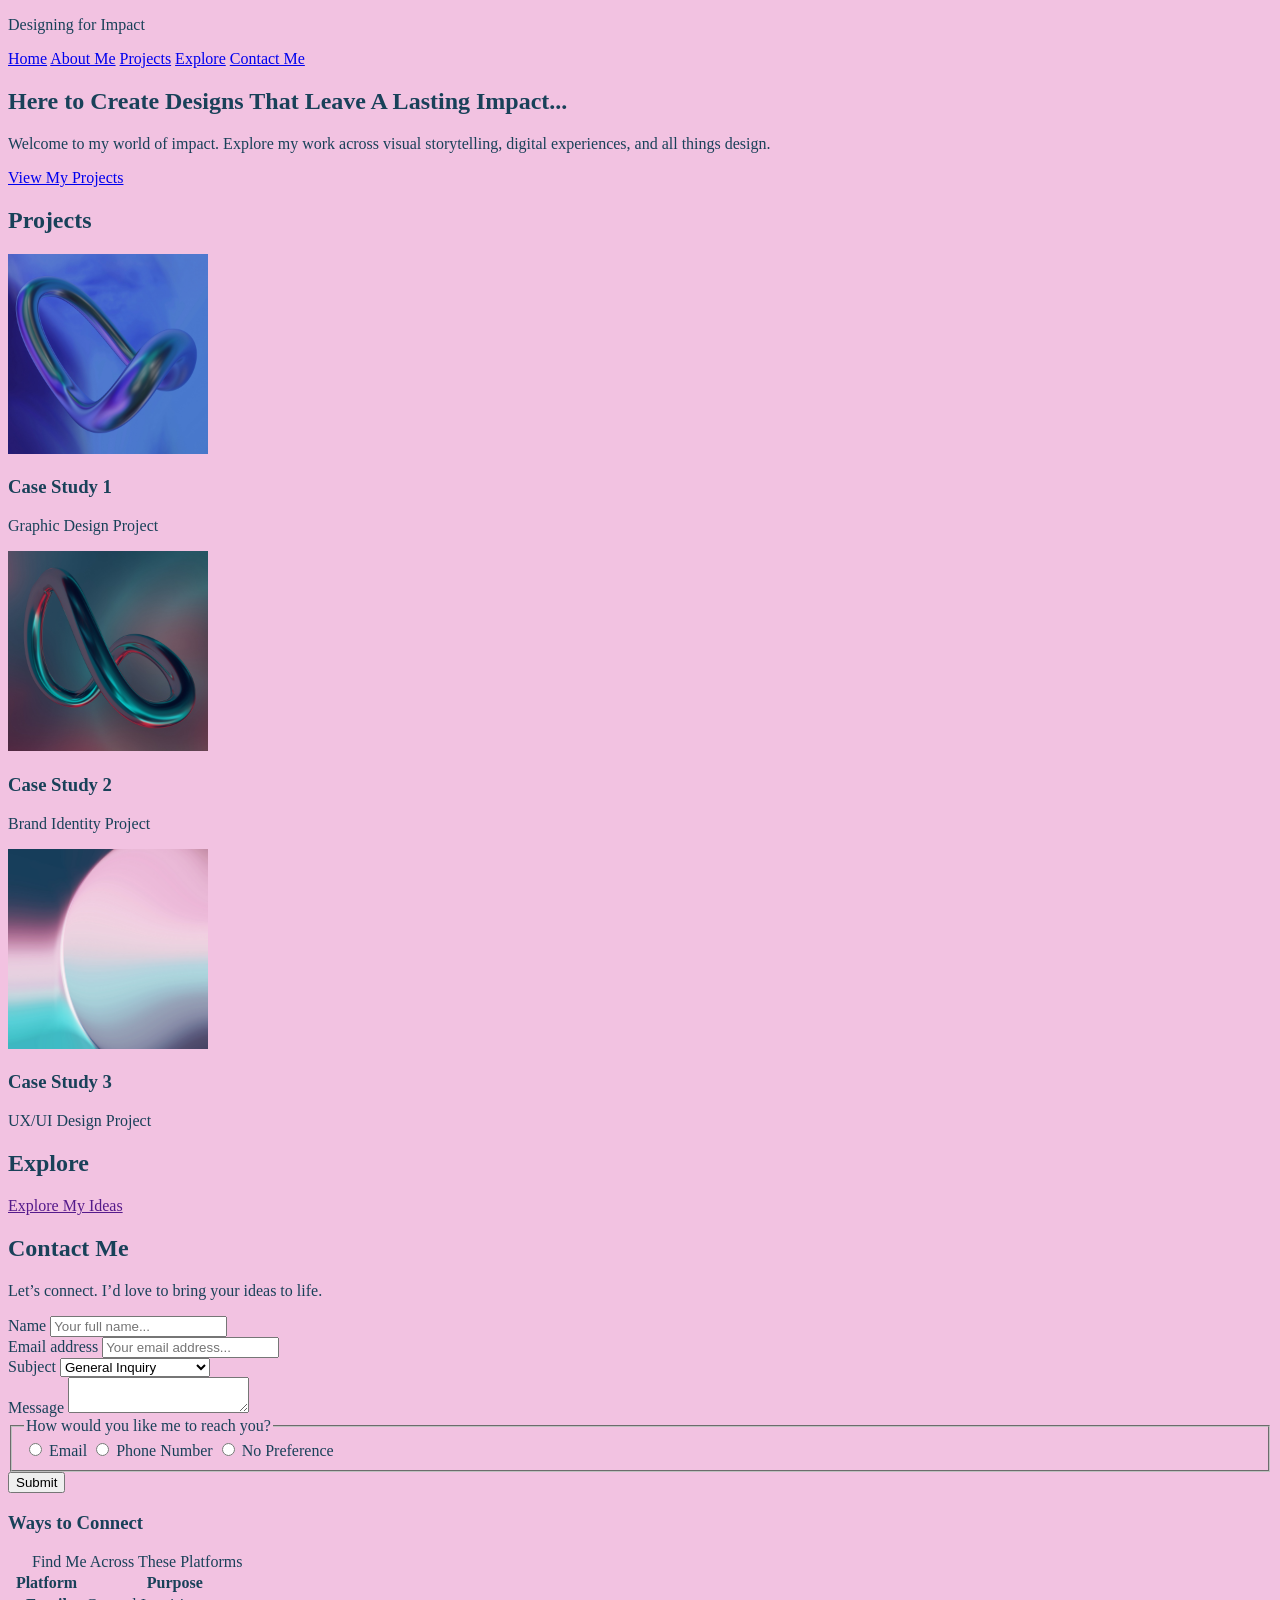
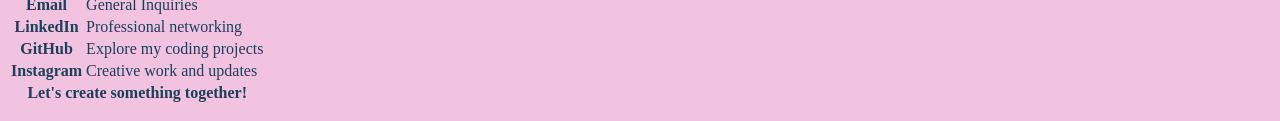
==== index.html @ 29e32aa0 "Push initial files" ====
<!DOCTYPE html>
<html lang="en">
<head>
    <meta charset="UTF-8">
    <meta name="viewport" content="width=device-width, initial-scale=1.0">
    <title>My Portfolio Website</title>
    <link rel="stylesheet" href="css/styles.css">
</head>

<body>
  <!-- adding skip link  -->
  <a href="#main" class="skip-link">Skip to main content</a>
  <header>
    <p>Designing for Impact</p>
    <nav>
      <a href="index.html">Home</a>
      <a href="about.html">About Me</a>
      <a href="projects.html">Projects</a>
      <a href="explore.html">Explore</a>
      <a href="contact.html">Contact Me</a>
    </nav>
  </header>

  <main id="main">
    <!-- creating hero section -->
    <section>
      <h1>Here to Create Designs That Leave A Lasting Impact...</h1>
      <p>Welcome to my world of impact. Explore my work across visual storytelling, digital experiences, and all things design.</p>

      <a href="projects.html">View My Projects</a>
    </section>

     <section>
      <h2>Projects</h2>
      <article>
        <!-- decorative image so empty alt text -->
        <img src="images/gradient-blob.jpg" alt="" width="200" height="200">
        <h3>Case Study 1</h3>
        <p>Graphic Design Project</p>
      </article>

      <!-- decorative image so empty alt text -->
      <article>
        <img src="images/gradient-loop.jpg" alt="" width="200" height="200">
        <h3>Case Study 2</h3>
        <p>Brand Identity Project</p>
      </article>

       <!-- decorative image so empty alt text -->
      <article>
        <img src="images/pastel-gradient.jpg" alt="" width="200" height="200">
        <h3>Case Study 3</h3>
        <p>UX/UI Design Project</p>
      </article>

      <!-- link-vs-button activation difference:
        A link navigates the user to another location, and is activated with the enter key. 
        A button performs an action and is activated with the enter or space key.
      -->
    </section>

    <section>
      <h2>Explore</h2>
      <p><!-- Experiments, ideas and interaction concepts. --></p>
      <a href="">Explore My Ideas</a>
    </section>

    <section>
      <h2>Contact Me</h2>
      <p>Let’s connect. I’d love to bring your ideas to life.</p>

      <!-- creating contact form -->
       
      <!-- explaing POST over GET -->
      <!-- POST is used because a contact form collects personal information
     and submits data rather than retrieving information.
     Unlike GET, POST sends the form data in the request body instead
     of displaying it in the URL.-->
      <form action="result.html" method="POST">

      <!-- explaining why labels over placeholder -->
      <!-- Every form control needs a connected label for accessibility.
     Labels help screen readers identify fields and allow users
     to click the label to focus the input. Placeholders are only
     hints and cannot replace labels because they disappear when
     users start typing. -->

      <div>
        <!-- getting full name -->
          <label for = "name">Name </label>
          <input type="text" id="name" name="fullname" required placeholder="Your full name...">
      </div>

      <div>
        <!-- getting email -->
         <label for="email">Email address</label>
          <input type="email" id="email" name="email" required placeholder="Your email address..." autocomplete="email">
      </div>

               
     <div>
      <!-- drop down for Subject-->
        <label for="sbj">Subject</label>
        <select name="subject" id="sbj">
            <option value="general">General Inquiry</option>
            <option value="collab">Design Collaboration</option>
            <option value="experiment">Creative Experiments</option>
            <option value="feedback">Portfolio Feedback</option>
            <option value="other">Other</option>
        </select>
     </div>


     <div>
      <!-- message  -->
        <label for="msg">Message</label>
        <textarea name="message" id="msg"></textarea>
     </div>

      <div>
        <!-- preferred contact method -->
        <fieldset>
            <legend>How would you like me to reach you?</legend>
            
            <input type="radio" id="contact-email" name="contact-method" value="email">
            <label for="contact-email">Email</label>

            <input type="radio" id="contact-num" name="contact-method" value="phone">
            <label for="contact-num">Phone Number</label>
            
            <input type="radio" id="contact-none" name="contact-method" value="none">
            <label for="contact-none">No Preference</label>
        </fieldset>
     </div>

        <!-- Submit Button -->
      <div>
        <button type = "submit">Submit</button>
      </div>
      </form>


      <!-- Data Table -->
      <h3>Ways to Connect</h3>
      <table>
        <caption>Find Me Across These Platforms</caption>
        <thead>
          <tr>
            <th scope="col">Platform</th>
            <th scope="col">Purpose</th>
          </tr>
        </thead>
        <tbody>
          <tr>
            <th scope="row">Email</th>
            <td>General Inquiries</td>
          </tr>

          <tr>
            <th scope="row">LinkedIn</th>
            <td>Professional networking</td>
          </tr>

          <tr>
            <th scope="row">GitHub</th>
            <td>Explore my coding projects</td>
          </tr>

          <tr>
            <th scope="row">Instagram</th>
            <td>Creative work and updates</td>
          </tr>

    
        </tbody>

        <tfoot>
          <tr>
            <th colspan="2">Let's create something together!</th>
          </tr>
        </tfoot>

      </table>
       <p><!-- Social Media Icons --></p>
    </section>

  </main>

  <footer><!-- copyright, logo --></footer>
</body>

</html>
---- css/styles.css ----
/*checked with WebAIM*/
body {
  background-color: #F2C2E1;
  color: #194159;
}


/* hiding skip link */
.skip-link {
  position: absolute;
  top: -100px;
  left: 0;
  z-index: 100;
  background: #ffffff;
  padding: 8px 16px;
}
.skip-link:focus {
  top: 0;
}
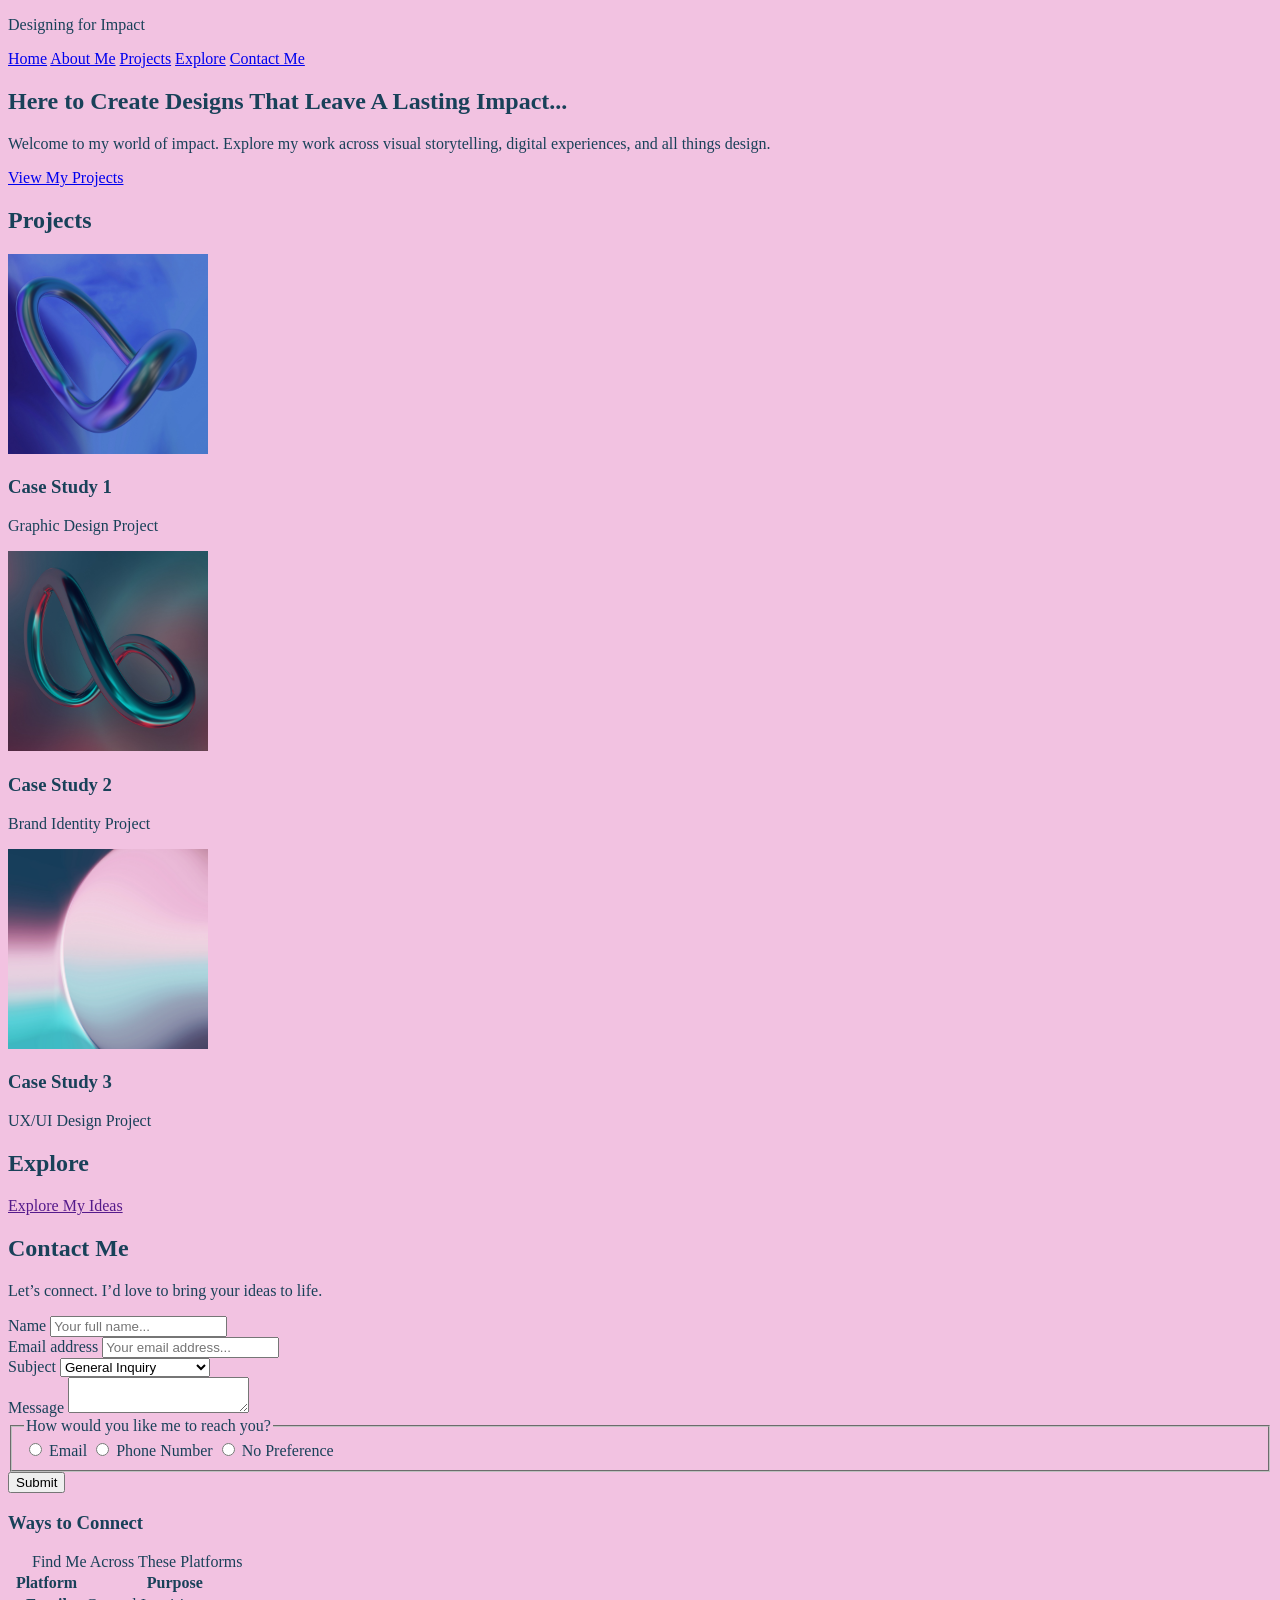
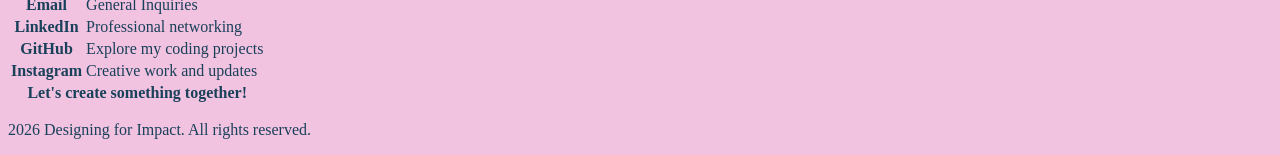
==== commit 47e37c37: "Add copyright to footer" ====
--- a/index.html
+++ b/index.html
@@ -186,7 +186,11 @@
 
   </main>
 
-  <footer><!-- copyright, logo --></footer>
+  <footer>
+    
+    <p>2026 Designing for Impact. All rights reserved.</p>
+
+  </footer>
 </body>
 
 </html>
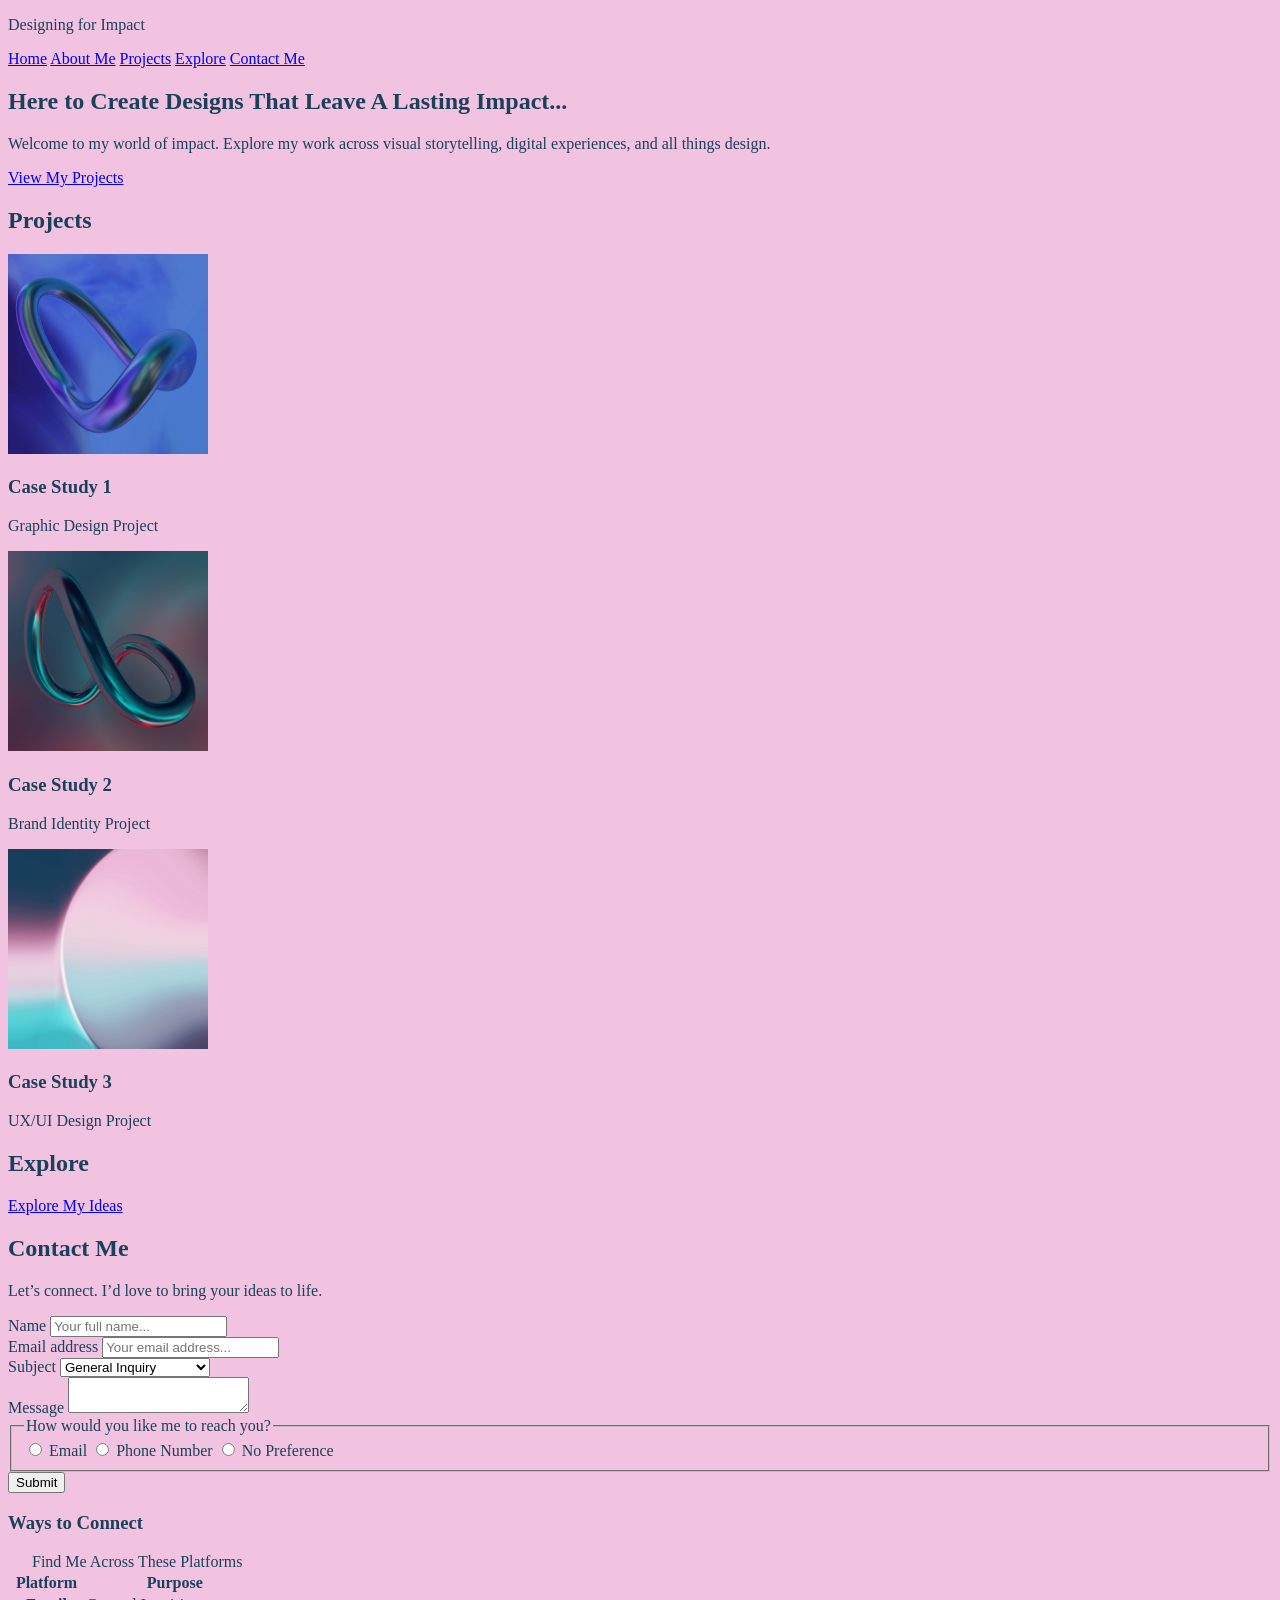
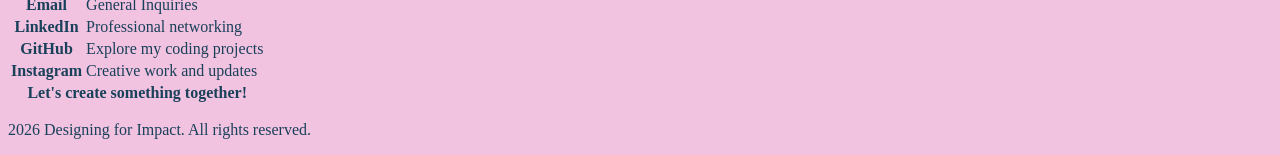
==== commit 0e4a0c0c: "Link explore sub-page" ====
--- a/index.html
+++ b/index.html
@@ -62,7 +62,7 @@
     <section>
       <h2>Explore</h2>
       <p><!-- Experiments, ideas and interaction concepts. --></p>
-      <a href="">Explore My Ideas</a>
+      <a href="explore.html">Explore My Ideas</a>
     </section>
 
     <section>
@@ -187,7 +187,7 @@
   </main>
 
   <footer>
-    
+
     <p>2026 Designing for Impact. All rights reserved.</p>
 
   </footer>
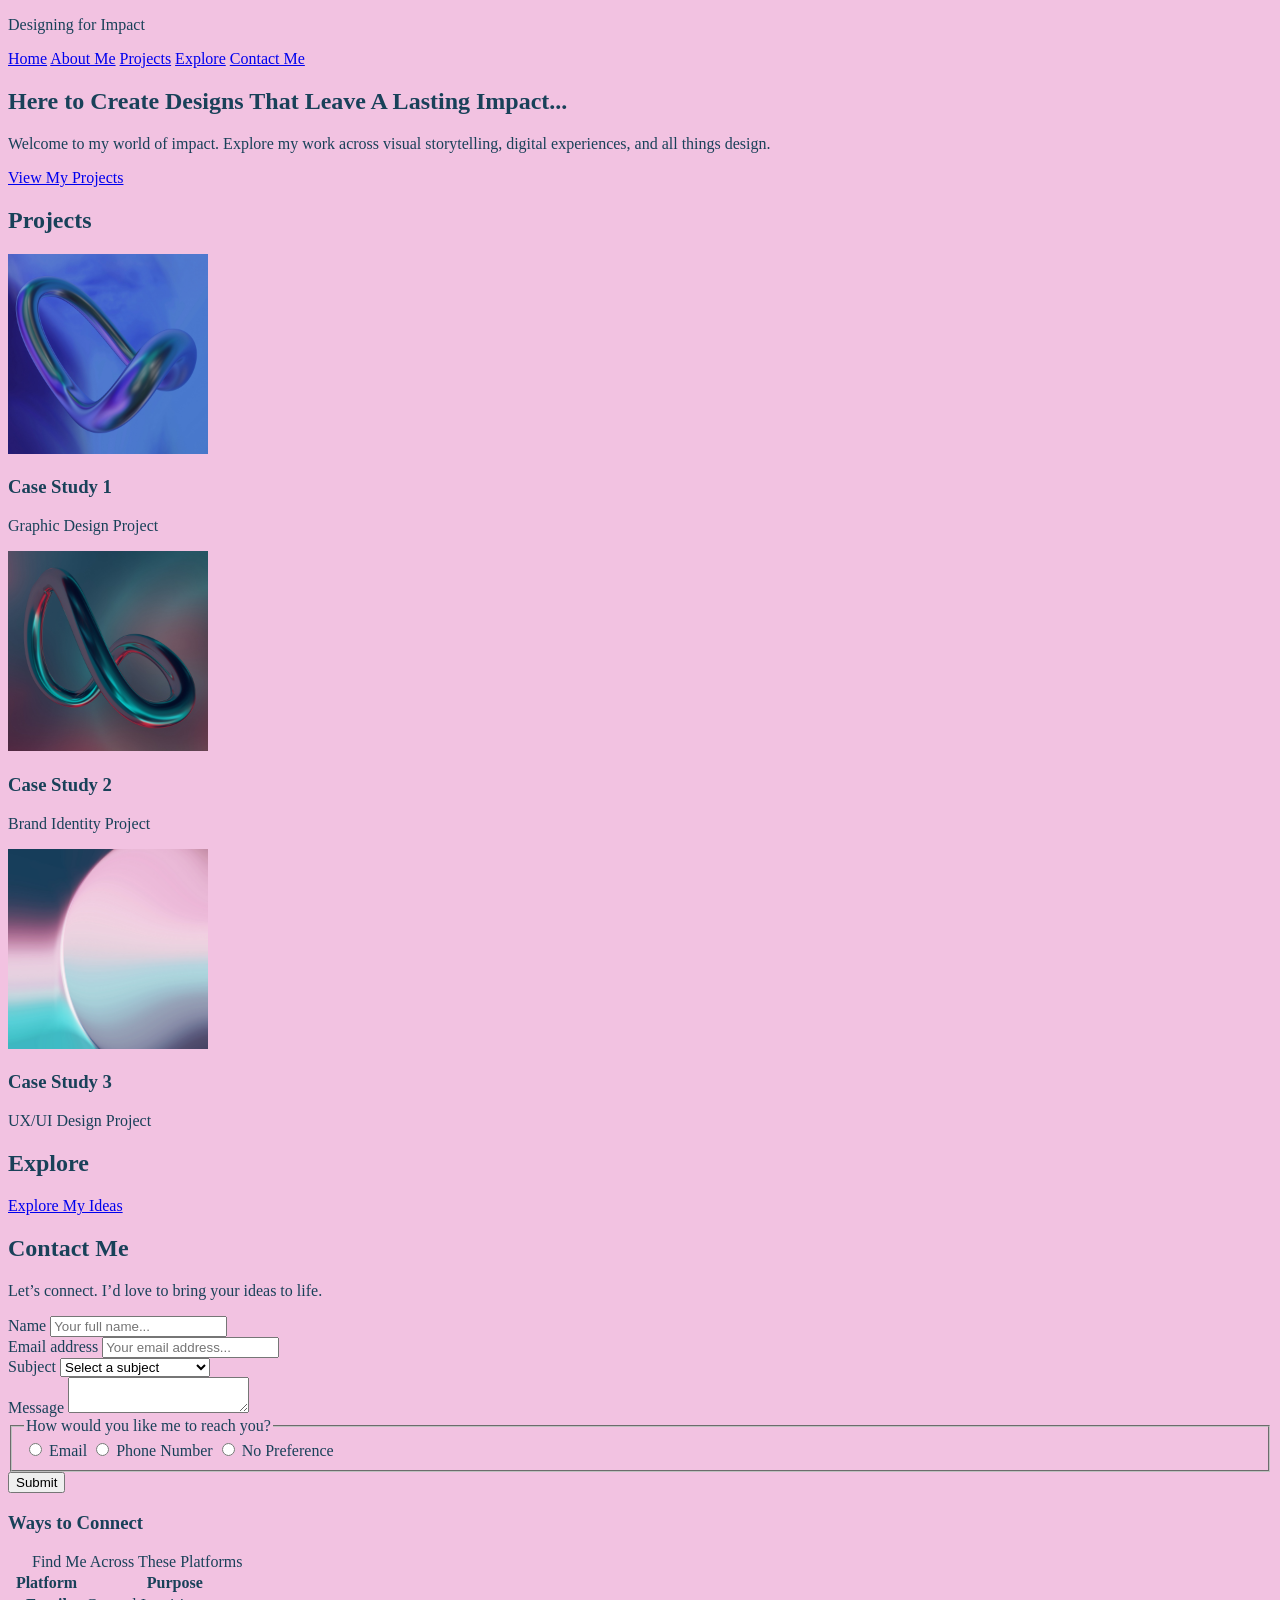
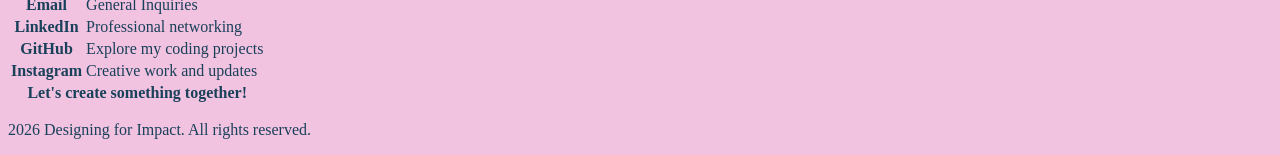
==== commit f906ab3f: "Update to match rubric" ====
--- a/index.html
+++ b/index.html
@@ -102,6 +102,7 @@
       <!-- drop down for Subject-->
         <label for="sbj">Subject</label>
         <select name="subject" id="sbj">
+            <option value="" selected disabled>Select a subject</option>
             <option value="general">General Inquiry</option>
             <option value="collab">Design Collaboration</option>
             <option value="experiment">Creative Experiments</option>
@@ -114,7 +115,7 @@
      <div>
       <!-- message  -->
         <label for="msg">Message</label>
-        <textarea name="message" id="msg"></textarea>
+        <textarea name="message" id="msg" required></textarea>
      </div>
 
       <div>
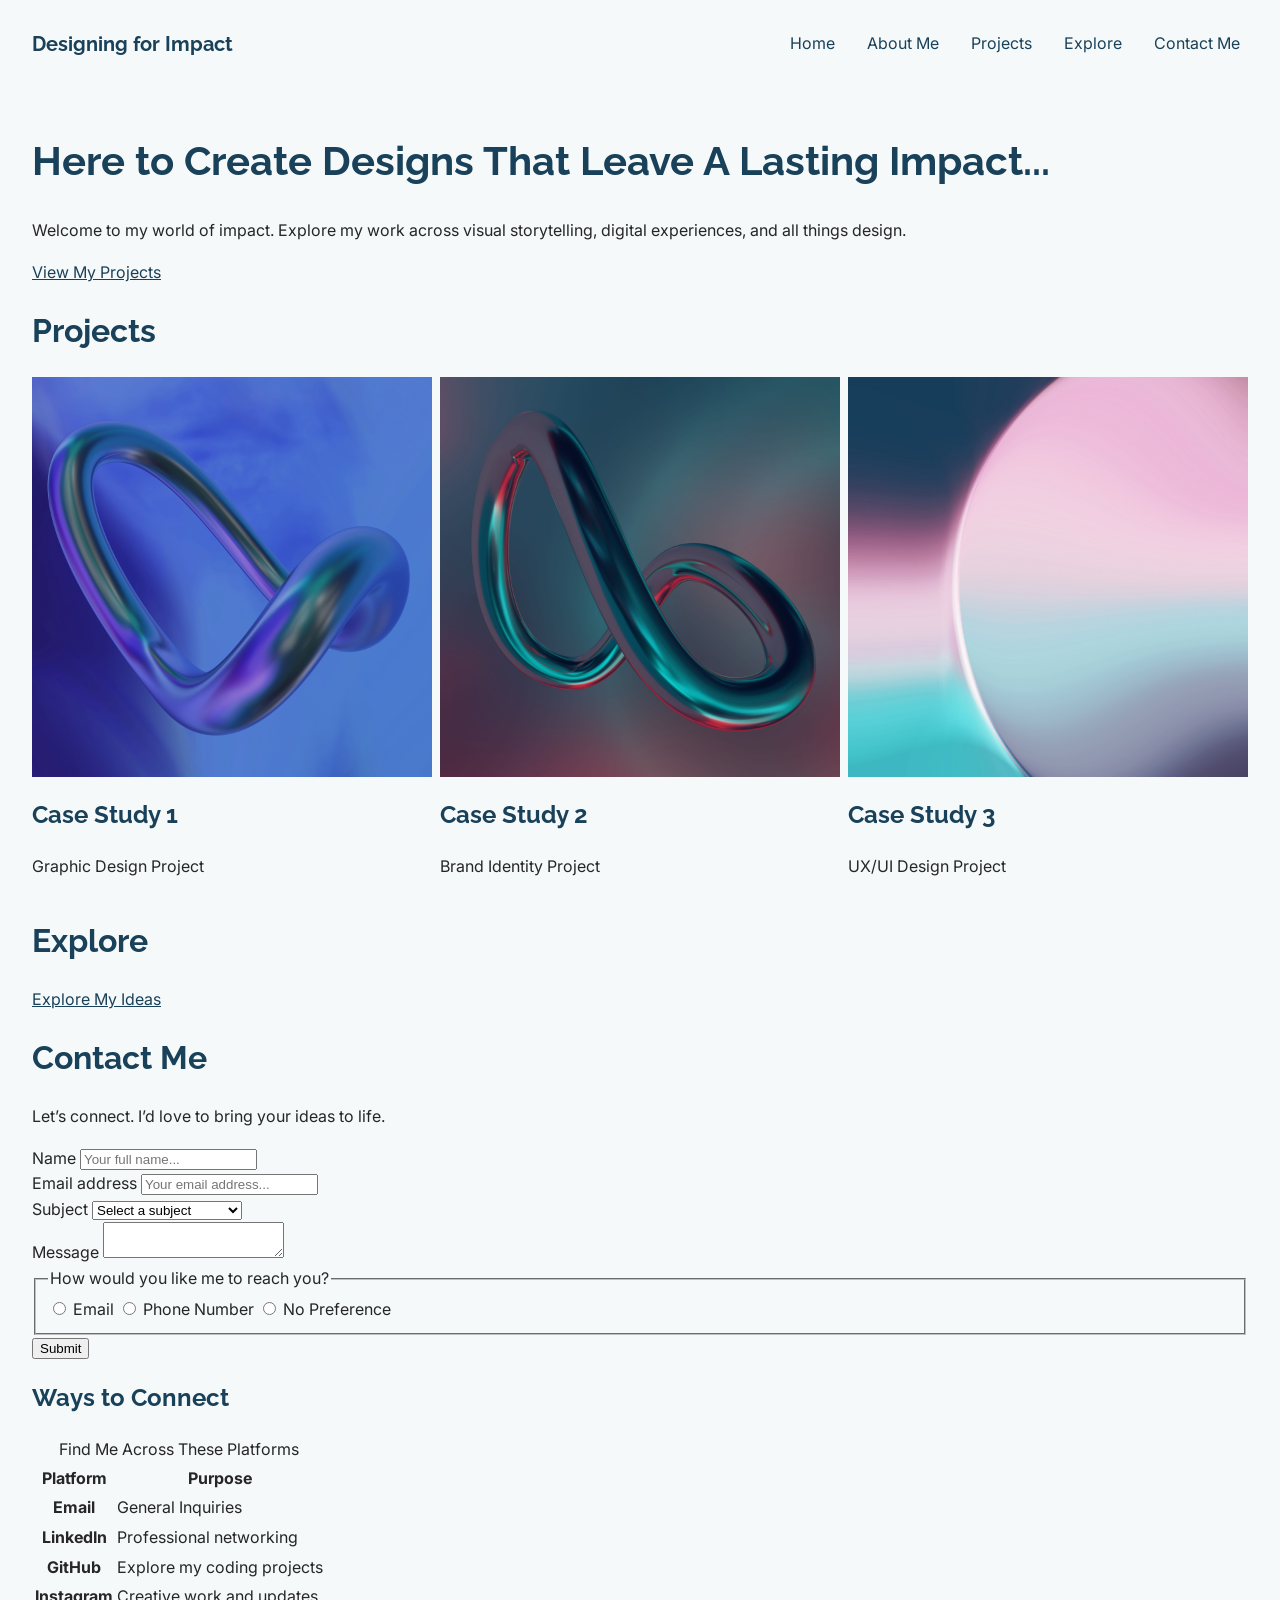
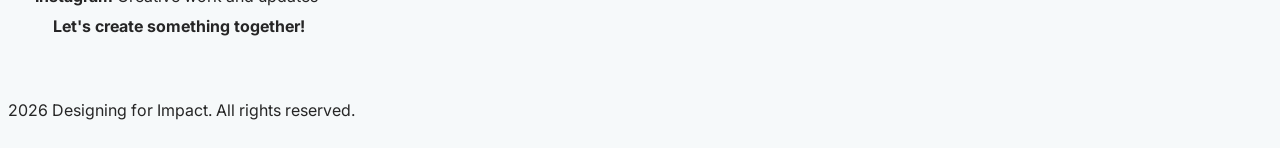
==== commit a51685a8: "Create responsive grid for projects" ====
--- a/index.html
+++ b/index.html
@@ -10,6 +10,7 @@
 <body>
   <!-- adding skip link  -->
   <a href="#main" class="skip-link">Skip to main content</a>
+
   <header>
     <p>Designing for Impact</p>
     <nav>
@@ -32,26 +33,30 @@
 
      <section>
       <h2>Projects</h2>
-      <article>
+
+      <div class="projects">
+        <article>
+          <!-- decorative image so empty alt text -->
+          <img src="images/gradient-blob.jpg" alt="" width="200" height="200">
+          <h3>Case Study 1</h3>
+          <p>Graphic Design Project</p>
+        </article>
+
         <!-- decorative image so empty alt text -->
-        <img src="images/gradient-blob.jpg" alt="" width="200" height="200">
-        <h3>Case Study 1</h3>
-        <p>Graphic Design Project</p>
-      </article>
-
-      <!-- decorative image so empty alt text -->
-      <article>
-        <img src="images/gradient-loop.jpg" alt="" width="200" height="200">
-        <h3>Case Study 2</h3>
-        <p>Brand Identity Project</p>
-      </article>
-
-       <!-- decorative image so empty alt text -->
-      <article>
-        <img src="images/pastel-gradient.jpg" alt="" width="200" height="200">
-        <h3>Case Study 3</h3>
-        <p>UX/UI Design Project</p>
-      </article>
+        <article>
+          <img src="images/gradient-loop.jpg" alt="" width="200" height="200">
+          <h3>Case Study 2</h3>
+          <p>Brand Identity Project</p>
+        </article>
+
+        <!-- decorative image so empty alt text -->
+        <article>
+          <img src="images/pastel-gradient.jpg" alt="" width="200" height="200">
+          <h3>Case Study 3</h3>
+          <p>UX/UI Design Project</p>
+        </article>
+      </div>
+
 
       <!-- link-vs-button activation difference:
         A link navigates the user to another location, and is activated with the enter key. 
--- a/css/styles.css
+++ b/css/styles.css
@@ -1,8 +1,133 @@
+/* selected font */
+@import url('https://fonts.googleapis.com/css2?family=Inter:ital,opsz,wght@0,14..32,100..900;1,14..32,100..900&family=Raleway:wght@100..900&display=swap');
 
-/*checked with WebAIM*/
+
+* {
+  box-sizing: border-box;
+}
+
+/* creating color palette & typography */
+:root {
+    --primary: oklch(35.866% 0.06107 238.218);
+    --secondary: oklch(73.664% 0.10915 195.089);
+    --accent-plum: oklch(54.234% 0.08222 332.84);
+    --accent-gold: oklch(80.592% 0.12197 82.772);
+    --background-pink: oklch(84% 0.073 338);
+    --background-aqua: oklch(84.1% 0.04557 205.198);
+    --neutral-dark: oklch(26.862% 0.00003 271.152);
+    --neutral-light: oklch(98.013% 0.00354 220.952);
+    --headingfont: "Raleway", Arial, Helvetica, sans-serif;
+    --bodyfont: "Inter", Arial, Helvetica, sans-serif;
+}
+
+
+/* fonts */
+h1{
+  font-size: 2.5rem;
+}
+
+h2{
+  font-size: 2rem;
+}
+
+h3{
+  font-size: 1.5rem;
+}
+/*checked with WebAIM: 14.3:1*/
 body {
-  background-color: #F2C2E1;
-  color: #194159;
+  background-color: var(--neutral-light);
+  font-size: 1rem;
+  line-height: 1.6;
+  font-family: var(--bodyfont);
+  color: var(--neutral-dark);
+  /* using grid */
+  display: grid;
+  grid-template-rows: auto 1fr auto;
+
+}
+
+/*checked with WebAIM against background: 10.22:1*/
+h1, h2, h3{
+  line-height: 1.2;
+  font-family: var(--headingfont);
+  color: var(--primary);
+}
+
+a {
+  color: var(--primary);
+}
+
+/*checked with WebAIM against background: 4.94:1*/
+a:hover {
+    color: var(--accent-plum);
+}
+
+a:focus-visible {
+    outline: 3px solid var(--accent-plum);
+    outline-offset: 4px;
+}
+
+/* styling the header & navigation */
+header {
+    display: flex;
+    flex-direction: column;
+    justify-content: space-between;
+    align-items: center;
+    gap: 1rem;
+    padding-left: 1.5rem;
+    padding-right: 1.5rem;
+
+    p{
+        font-family: var(--headingfont);
+        font-size: 1.25rem;
+        color: var(--primary);
+        font-weight: 700;
+
+    }
+}
+
+nav {
+    display: flex;
+    flex-wrap: wrap;
+    justify-content: center;
+    gap: 1.5rem;
+    flex-direction: row;
+    gap: 1rem;
+
+    a {
+      color: var(--primary);
+      text-decoration: none;
+      padding: 0.5rem;
+    }
+
+    a:hover{
+      text-decoration: underline;
+    }
+
+
+}
+
+main{
+  width: 100%;
+  margin-inline: auto;
+  padding: 1.5rem;
+}
+
+/* styling projects with Grid */
+.projects{
+    display: grid;
+    grid-template-columns: repeat(auto-fit, minmax(min(100%, 15rem), 1fr));
+    gap: 0.5rem;
+
+    img{
+      display: block;
+      width: 100%;
+    }
+}
+
+img{
+  max-width: 100%;
+  height: auto;
 }
 
 
@@ -12,9 +137,16 @@
   top: -100px;
   left: 0;
   z-index: 100;
-  background: #ffffff;
+  background-color: var(--neutral-light);
   padding: 8px 16px;
 }
 .skip-link:focus {
   top: 0;
 }
+
+/* Creating media query with breakpoints */
+@media (min-width: 746px) {
+    header {
+        flex-direction: row;
+    }
+}
